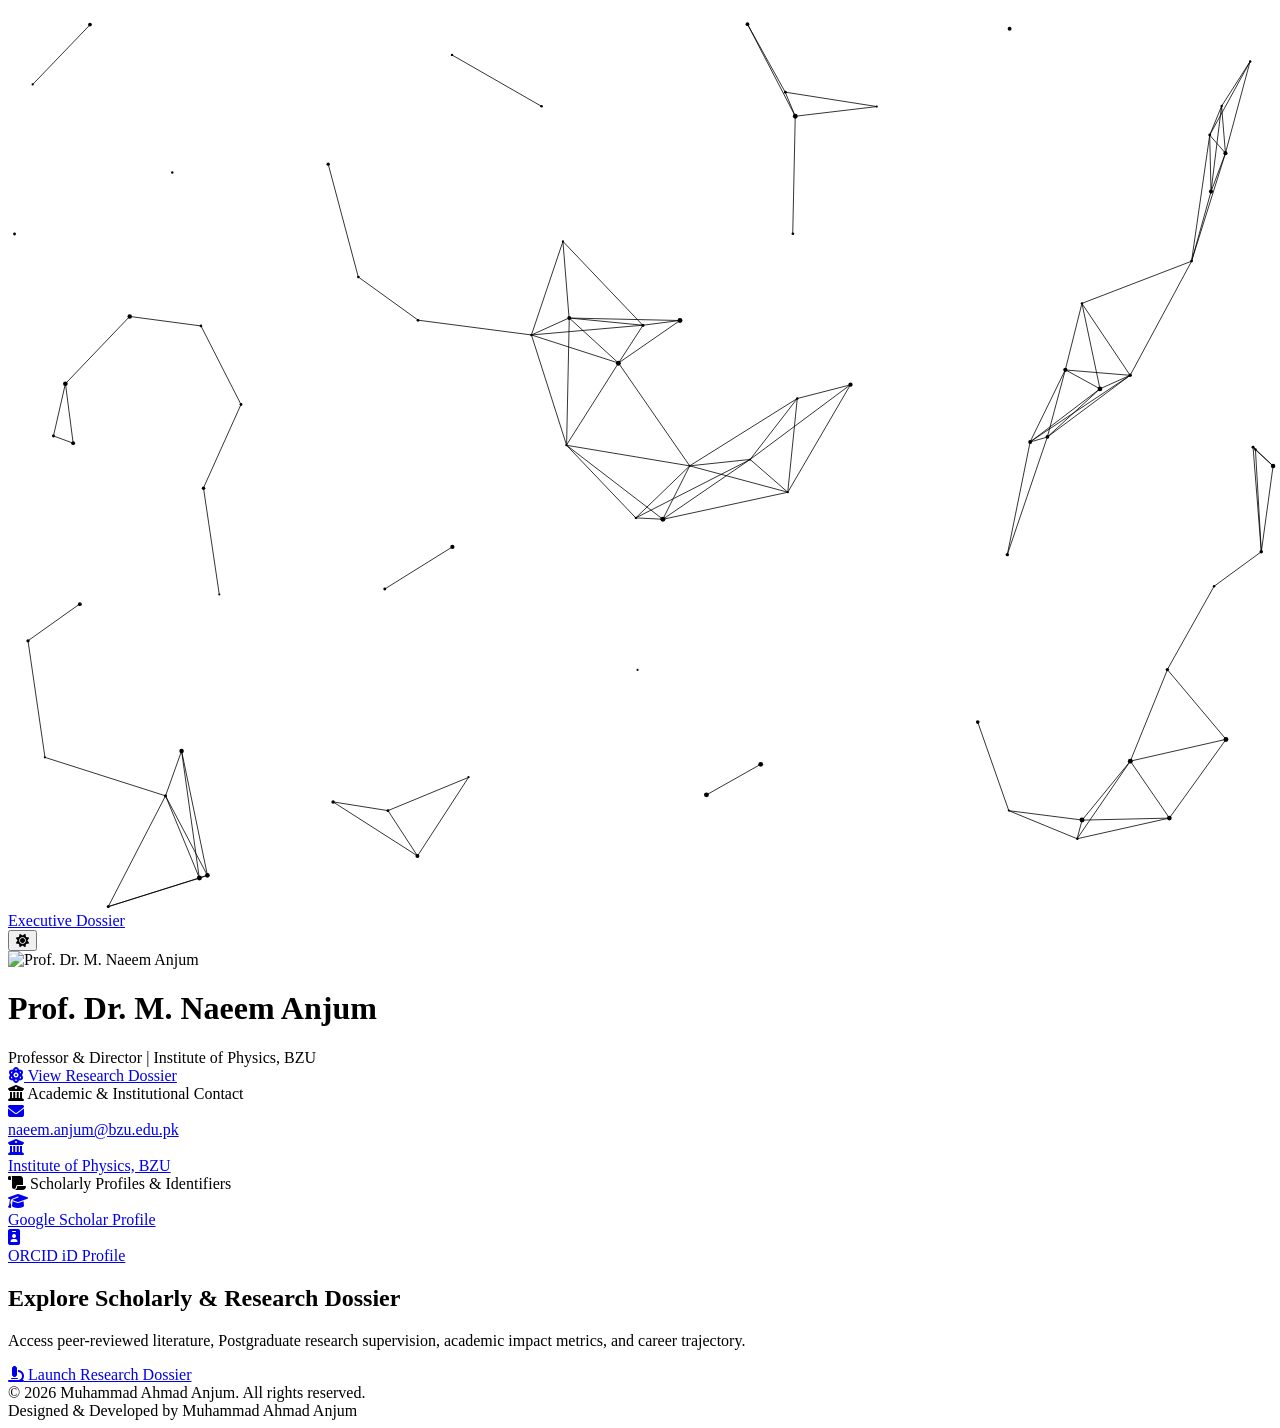
==== index.html @ 7a139ffb "Add initial HTML structure for portfolio site" ====
<!DOCTYPE html>
<html lang="en" data-theme="dark">
<head>
    <meta charset="UTF-8">
    <meta name="viewport" content="width=device-width, initial-scale=1.0">
    <title>Executive Portfolio | Prof. Dr. M. Naeem Anjum</title>
    
    <link rel="manifest" href="manifest.json">
    <meta name="theme-color" content="#D4AF37">
    
    <link rel="preconnect" href="https://fonts.googleapis.com">
    <link rel="preconnect" href="https://fonts.gstatic.com" crossorigin>
    <link href="https://fonts.googleapis.com/css2?family=Plus+Jakarta+Sans:wght@300;400;500;600;700;800&family=Space+Grotesk:wght@500;600;700&display=swap" rel="stylesheet">
    <link rel="stylesheet" href="https://cdnjs.cloudflare.com/ajax/libs/font-awesome/6.4.0/css/all.min.css">
    <link rel="stylesheet" href="style.css">
</head>
<body>

    <canvas id="physics-canvas"></canvas>

    <header>
        <div class="nav-container">
            <a href="index.html" class="brand-name">Executive Dossier</a>
            <div class="nav-actions">
                <button class="theme-toggle" id="themeToggle" aria-label="Toggle Dark/Light Mode">
                    <i class="fa-solid fa-sun"></i>
                </button>
            </div>
        </div>
    </header>

    <div class="main-wrapper">

        <div class="hero-center">
            <div class="profile-img-container">
                <div class="meta-glow-bg"></div>
                <img src="https://images.unsplash.com/photo-1534528741775-53994a69daeb?auto=format&fit=crop&q=80&w=400" alt="Prof. Dr. M. Naeem Anjum" class="profile-img">
            </div>
            <h1 class="hero-title">Prof. Dr. M. Naeem Anjum</h1>
            <div class="hero-subtitle">Professor & Director | Institute of Physics, BZU</div>
            
            <div class="hero-actions">
                <a href="physics.html" class="btn-cv-compact">
                    <i class="fa-solid fa-atom"></i> View Research Dossier
                </a>
            </div>
        </div>

        <div class="groups-container">
            <!-- Academic Outreach -->
            <div class="group-card">
                <div class="group-header">
                    <i class="fa-solid fa-university"></i>
                    <span>Academic & Institutional Contact</span>
                </div>
                <div class="group-buttons-grid">
                    <a href="mailto:naeem.anjum@bzu.edu.pk" class="contact-card-btn">
                        <div class="contact-icon"><i class="fa-solid fa-envelope"></i></div>
                        <div class="contact-val">naeem.anjum@bzu.edu.pk</div>
                    </a>
                    <a href="https://www.bzu.edu.pk" target="_blank" class="contact-card-btn">
                        <div class="contact-icon"><i class="fa-solid fa-building-columns"></i></div>
                        <div class="contact-val">Institute of Physics, BZU</div>
                    </a>
                </div>
            </div>

            <!-- Scholarly Profiles -->
            <div class="group-card">
                <div class="group-header">
                    <i class="fa-solid fa-scroll"></i>
                    <span>Scholarly Profiles & Identifiers</span>
                </div>
                <div class="group-buttons-grid">
                    <a href="https://scholar.google.com" target="_blank" class="contact-card-btn">
                        <div class="contact-icon"><i class="fa-solid fa-graduation-cap"></i></div>
                        <div class="contact-val">Google Scholar Profile</div>
                    </a>
                    <a href="https://orcid.org" target="_blank" class="contact-card-btn">
                        <div class="contact-icon"><i class="fa-solid fa-id-badge"></i></div>
                        <div class="contact-val">ORCID iD Profile</div>
                    </a>
                </div>
            </div>
        </div>

        <!-- Portal Navigation Banner -->
        <div class="navigation-banner">
            <h2>Explore Scholarly & Research Dossier</h2>
            <p>Access peer-reviewed literature, Postgraduate research supervision, academic impact metrics, and career trajectory.</p>
            <a href="physics.html" class="btn-large">
                <i class="fa-solid fa-microscope"></i> Launch Research Dossier
            </a>
        </div>

    </div>

    <footer>
        <div class="footer-text">
            <div>© 2026 <span class="author-highlight">Muhammad Ahmad Anjum</span>. All rights reserved.</div>
            <div>Designed & Developed by <span class="author-highlight">Muhammad Ahmad Anjum</span></div>
        </div>
    </footer>

    <script>
        // Theme Toggle
        const themeToggleBtn = document.getElementById('themeToggle');
        const themeIcon = themeToggleBtn.querySelector('i');
        
        const savedTheme = localStorage.getItem('theme') || 'dark';
        document.documentElement.setAttribute('data-theme', savedTheme);
        updateToggleIcon(savedTheme);

        themeToggleBtn.addEventListener('click', () => {
            const currentTheme = document.documentElement.getAttribute('data-theme');
            const newTheme = currentTheme === 'dark' ? 'light' : 'dark';
            
            document.documentElement.setAttribute('data-theme', newTheme);
            localStorage.setItem('theme', newTheme);
            updateToggleIcon(newTheme);
        });

        function updateToggleIcon(theme) {
            themeIcon.className = theme === 'dark' ? 'fa-solid fa-sun' : 'fa-solid fa-moon';
        }

        // Physics Canvas Particle Background
        const canvas = document.getElementById('physics-canvas');
        const ctx = canvas.getContext('2d');
        let width, height, particles = [];

        function resizeCanvas() {
            width = canvas.width = window.innerWidth;
            height = canvas.height = window.innerHeight;
        }
        window.addEventListener('resize', resizeCanvas);
        resizeCanvas();

        class Particle {
            constructor() {
                this.x = Math.random() * width;
                this.y = Math.random() * height;
                this.vx = (Math.random() - 0.5) * 0.4;
                this.vy = (Math.random() - 0.5) * 0.4;
                this.radius = Math.random() * 1.5 + 1;
            }
            update() {
                this.x += this.vx; this.y += this.vy;
                if (this.x < 0 || this.x > width) this.vx *= -1;
                if (this.y < 0 || this.y > height) this.vy *= -1;
            }
            draw() {
                ctx.beginPath();
                ctx.arc(this.x, this.y, this.radius, 0, Math.PI * 2);
                ctx.fillStyle = getComputedStyle(document.documentElement).getPropertyValue('--particle-color').trim();
                ctx.fill();
            }
        }

        const particleCount = Math.min(80, Math.floor(window.innerWidth / 15));
        for (let i = 0; i < particleCount; i++) particles.push(new Particle());

        function animate() {
            ctx.clearRect(0, 0, width, height);
            const lineColor = getComputedStyle(document.documentElement).getPropertyValue('--line-color').trim();
            
            for (let i = 0; i < particles.length; i++) {
                particles[i].update();
                particles[i].draw();
                for (let j = i + 1; j < particles.length; j++) {
                    const dx = particles[i].x - particles[j].x;
                    const dy = particles[i].y - particles[j].y;
                    const distance = Math.sqrt(dx * dx + dy * dy);
                    if (distance < 130) {
                        ctx.beginPath();
                        ctx.moveTo(particles[i].x, particles[i].y);
                        ctx.lineTo(particles[j].x, particles[j].y);
                        ctx.strokeStyle = lineColor;
                        ctx.lineWidth = 0.8;
                        ctx.stroke();
                    }
                }
            }
            requestAnimationFrame(animate);
        }
        animate();

        // Silent Service Worker Registration
        if ('serviceWorker' in navigator) {
            window.addEventListener('load', () => {
                navigator.serviceWorker.register('/sw.js')
                    .then(reg => console.log('Service Worker registered.'))
                    .catch(err => console.error('Service Worker registration failed:', err));
            });
        }
    </script>
</body>
</html>
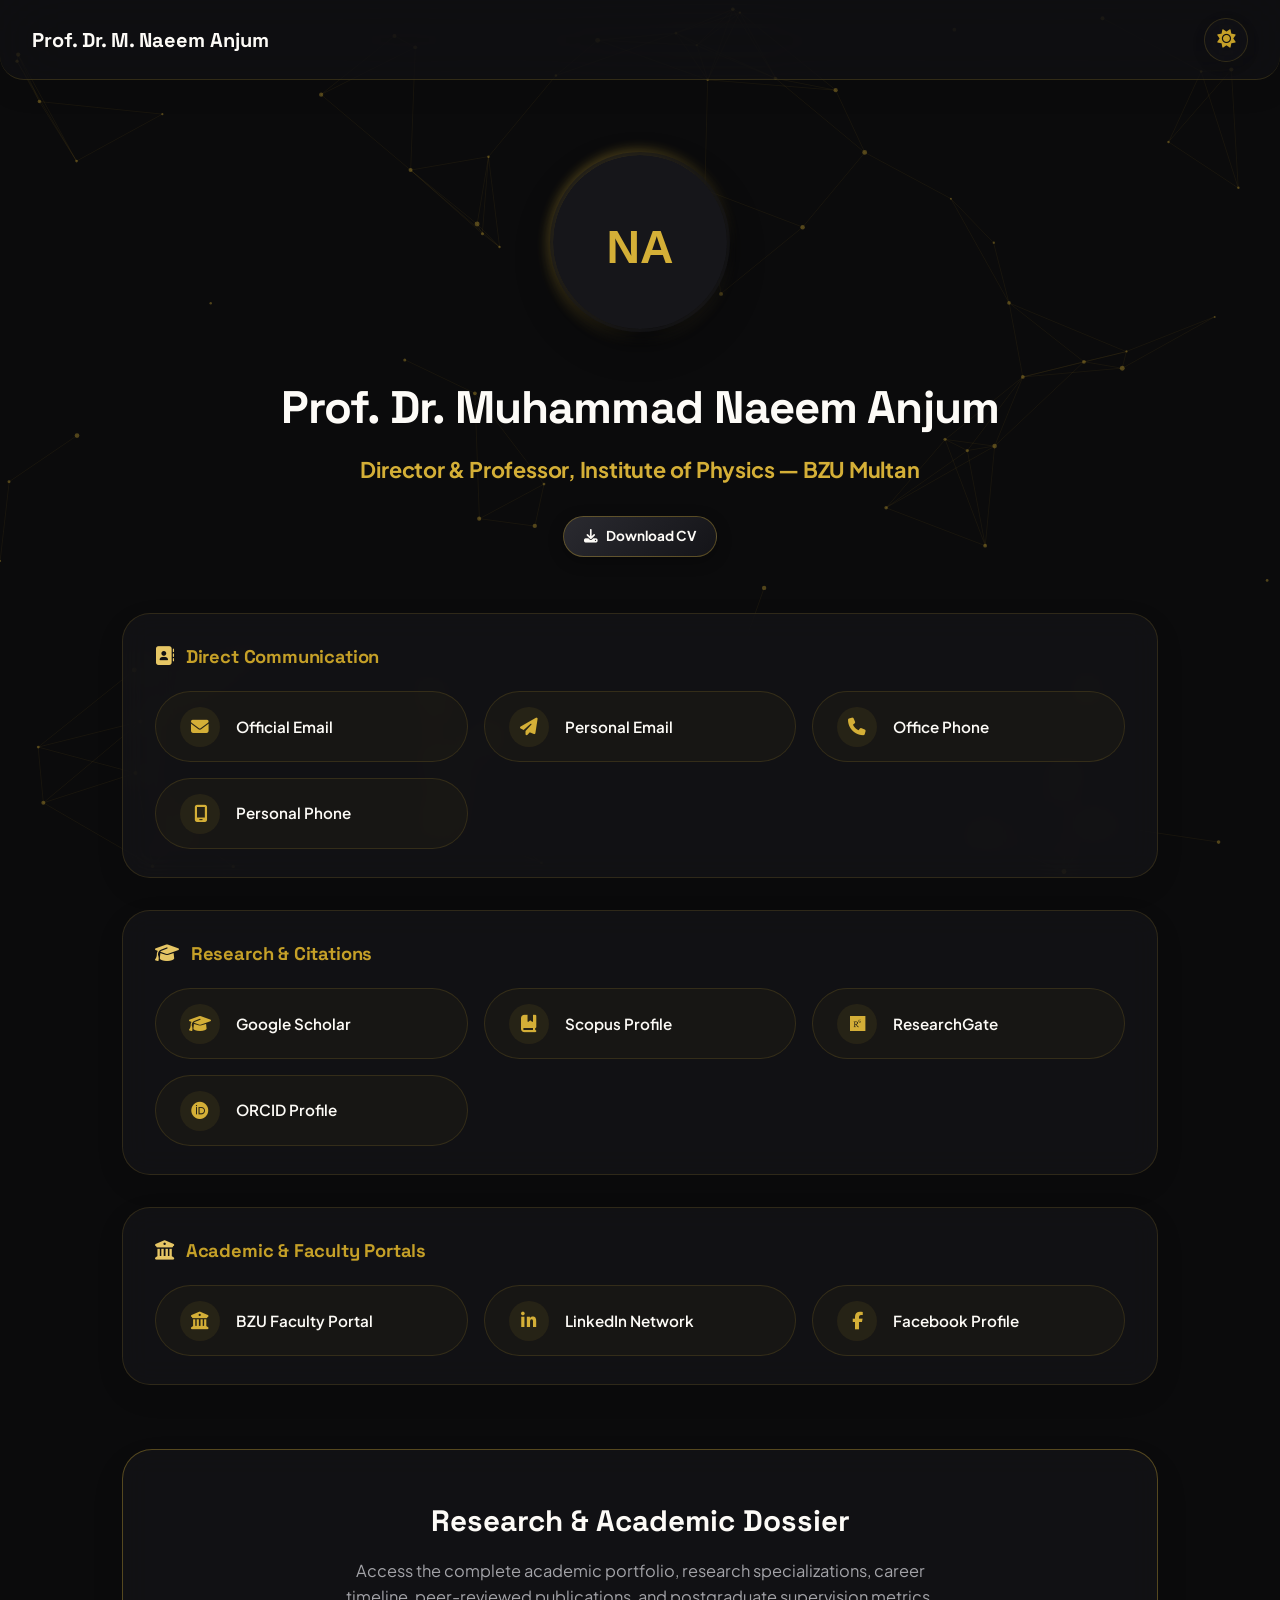
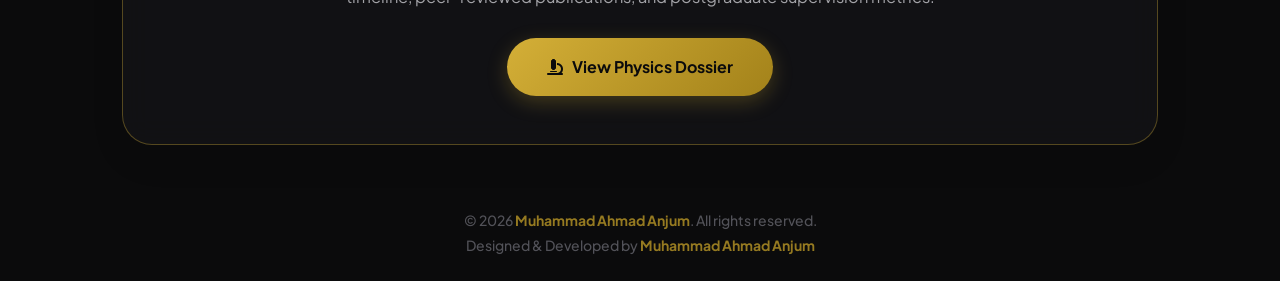
==== commit fa7eac87: "Update index.html with new titles and links" ====
--- a/index.html
+++ b/index.html
@@ -3,8 +3,9 @@
 <head>
     <meta charset="UTF-8">
     <meta name="viewport" content="width=device-width, initial-scale=1.0">
-    <title>Executive Portfolio | Prof. Dr. M. Naeem Anjum</title>
+    <title>Prof. Dr. Muhammad Naeem Anjum | Executive Portal</title>
     
+    <!-- PWA Manifest & Theme Color -->
     <link rel="manifest" href="manifest.json">
     <meta name="theme-color" content="#D4AF37">
     
@@ -20,7 +21,7 @@
 
     <header>
         <div class="nav-container">
-            <a href="index.html" class="brand-name">Executive Dossier</a>
+            <a href="index.html" class="brand-name">Prof. Dr. M. Naeem Anjum</a>
             <div class="nav-actions">
                 <button class="theme-toggle" id="themeToggle" aria-label="Toggle Dark/Light Mode">
                     <i class="fa-solid fa-sun"></i>
@@ -30,69 +31,107 @@
     </header>
 
     <div class="main-wrapper">
-
         <div class="hero-center">
             <div class="profile-img-container">
                 <div class="meta-glow-bg"></div>
-                <img src="https://images.unsplash.com/photo-1534528741775-53994a69daeb?auto=format&fit=crop&q=80&w=400" alt="Prof. Dr. M. Naeem Anjum" class="profile-img">
-            </div>
-            <h1 class="hero-title">Prof. Dr. M. Naeem Anjum</h1>
-            <div class="hero-subtitle">Professor & Director | Institute of Physics, BZU</div>
-            
+                <img src="https://profiles.bzu.edu.pk/uploads/images/692dafee9f3d9.png" onError="this.onerror=null;this.src='data:image/svg+xml;utf8,<svg xmlns=\'http://www.w3.org/2000/svg\' width=\'180\' height=\'180\' viewBox=\'0 0 180 180\'><rect width=\'100%\' height=\'100%\' fill=\'%2316161A\'/><text x=\'50%\' y=\'55%\' dominant-baseline=\'middle\' text-anchor=\'middle\' font-family=\'Space Grotesk, sans-serif\' font-size=\'48\' font-weight=\'700\' fill=\'%23D4AF37\'>NA</text></svg>';" alt="Prof. Dr. Muhammad Naeem Anjum" class="profile-img">
+            </div>
+            
+            <h1 class="hero-title">Prof. Dr. Muhammad Naeem Anjum</h1>
+            <div class="hero-subtitle">Director & Professor, Institute of Physics — BZU Multan</div>
+
             <div class="hero-actions">
-                <a href="physics.html" class="btn-cv-compact">
-                    <i class="fa-solid fa-atom"></i> View Research Dossier
+                <a href="Dr naeem Cv bzu.pdf" download="Dr_Naeem_Anjum_CV.pdf" class="btn-cv-compact">
+                    <i class="fa-solid fa-download"></i> Download CV
                 </a>
             </div>
         </div>
 
         <div class="groups-container">
-            <!-- Academic Outreach -->
+            
+            <!-- Direct Communication Group -->
+            <div class="group-card">
+                <div class="group-header">
+                    <i class="fa-solid fa-address-book"></i>
+                    <span>Direct Communication</span>
+                </div>
+                <div class="group-buttons-grid">
+                    <a href="mailto:iop@bzu.edu.pk" class="contact-card-btn">
+                        <div class="contact-icon"><i class="fa-solid fa-envelope"></i></div>
+                        <div class="contact-val">Official Email</div>
+                    </a>
+                    <a href="mailto:naeem.anjum@bzu.edu.pk" class="contact-card-btn">
+                        <div class="contact-icon"><i class="fa-solid fa-paper-plane"></i></div>
+                        <div class="contact-val">Personal Email</div>
+                    </a>
+                    <a href="tel:+92619210091" class="contact-card-btn">
+                        <div class="contact-icon"><i class="fa-solid fa-phone"></i></div>
+                        <div class="contact-val">Office Phone</div>
+                    </a>
+                    <a href="tel:03006823544" class="contact-card-btn">
+                        <div class="contact-icon"><i class="fa-solid fa-mobile-screen"></i></div>
+                        <div class="contact-val">Personal Phone</div>
+                    </a>
+                </div>
+            </div>
+
+            <!-- Research & Citations Group -->
+            <div class="group-card">
+                <div class="group-header">
+                    <i class="fa-solid fa-graduation-cap"></i>
+                    <span>Research & Citations</span>
+                </div>
+                <div class="group-buttons-grid">
+                    <a href="https://scholar.google.com" target="_blank" class="contact-card-btn">
+                        <div class="contact-icon"><i class="fa-solid fa-graduation-cap"></i></div>
+                        <div class="contact-val">Google Scholar</div>
+                    </a>
+                    <a href="https://www.scopus.com" target="_blank" class="contact-card-btn">
+                        <div class="contact-icon"><i class="fa-solid fa-book-bookmark"></i></div>
+                        <div class="contact-val">Scopus Profile</div>
+                    </a>
+                    <a href="https://www.researchgate.net/profile/Muhammad-Anjum-4" target="_blank" class="contact-card-btn">
+                        <div class="contact-icon"><i class="fa-brands fa-researchgate"></i></div>
+                        <div class="contact-val">ResearchGate</div>
+                    </a>
+                    <a href="https://orcid.org/0000-0001-5648-0945" target="_blank" class="contact-card-btn">
+                        <div class="contact-icon"><i class="fa-brands fa-orcid"></i></div>
+                        <div class="contact-val">ORCID Profile</div>
+                    </a>
+                </div>
+            </div>
+
+            <!-- Academic & Faculty Portals Group -->
             <div class="group-card">
                 <div class="group-header">
                     <i class="fa-solid fa-university"></i>
-                    <span>Academic & Institutional Contact</span>
+                    <span>Academic & Faculty Portals</span>
                 </div>
                 <div class="group-buttons-grid">
-                    <a href="mailto:naeem.anjum@bzu.edu.pk" class="contact-card-btn">
-                        <div class="contact-icon"><i class="fa-solid fa-envelope"></i></div>
-                        <div class="contact-val">naeem.anjum@bzu.edu.pk</div>
-                    </a>
-                    <a href="https://www.bzu.edu.pk" target="_blank" class="contact-card-btn">
-                        <div class="contact-icon"><i class="fa-solid fa-building-columns"></i></div>
-                        <div class="contact-val">Institute of Physics, BZU</div>
-                    </a>
-                </div>
-            </div>
-
-            <!-- Scholarly Profiles -->
-            <div class="group-card">
-                <div class="group-header">
-                    <i class="fa-solid fa-scroll"></i>
-                    <span>Scholarly Profiles & Identifiers</span>
-                </div>
-                <div class="group-buttons-grid">
-                    <a href="https://scholar.google.com" target="_blank" class="contact-card-btn">
-                        <div class="contact-icon"><i class="fa-solid fa-graduation-cap"></i></div>
-                        <div class="contact-val">Google Scholar Profile</div>
-                    </a>
-                    <a href="https://orcid.org" target="_blank" class="contact-card-btn">
-                        <div class="contact-icon"><i class="fa-solid fa-id-badge"></i></div>
-                        <div class="contact-val">ORCID iD Profile</div>
-                    </a>
-                </div>
-            </div>
-        </div>
-
-        <!-- Portal Navigation Banner -->
+                    <a href="https://profiles.bzu.edu.pk/naeemanjum" target="_blank" class="contact-card-btn">
+                        <div class="contact-icon"><i class="fa-solid fa-university"></i></div>
+                        <div class="contact-val">BZU Faculty Portal</div>
+                    </a>
+                    <a href="https://pk.linkedin.com/in/muhammad-naeem-anjum-b7230434" target="_blank" class="contact-card-btn">
+                        <div class="contact-icon"><i class="fa-brands fa-linkedin-in"></i></div>
+                        <div class="contact-val">LinkedIn Network</div>
+                    </a>
+                    <a href="https://www.facebook.com/muhammad.n.anjum.5" target="_blank" class="contact-card-btn">
+                        <div class="contact-icon"><i class="fa-brands fa-facebook-f"></i></div>
+                        <div class="contact-val">Facebook Profile</div>
+                    </a>
+                </div>
+            </div>
+
+        </div>
+
         <div class="navigation-banner">
-            <h2>Explore Scholarly & Research Dossier</h2>
-            <p>Access peer-reviewed literature, Postgraduate research supervision, academic impact metrics, and career trajectory.</p>
+            <h2>Research & Academic Dossier</h2>
+            <p>Access the complete academic portfolio, research specializations, career timeline, peer-reviewed publications, and postgraduate supervision metrics.</p>
             <a href="physics.html" class="btn-large">
-                <i class="fa-solid fa-microscope"></i> Launch Research Dossier
+                <i class="fa-solid fa-microscope"></i> View Physics Dossier
             </a>
         </div>
-
     </div>
 
     <footer>
@@ -103,28 +142,30 @@
     </footer>
 
     <script>
-        // Theme Toggle
+        // Theme Toggle Logic
         const themeToggleBtn = document.getElementById('themeToggle');
-        const themeIcon = themeToggleBtn.querySelector('i');
+        const themeIcon = themeToggleBtn ? themeToggleBtn.querySelector('i') : null;
         
         const savedTheme = localStorage.getItem('theme') || 'dark';
         document.documentElement.setAttribute('data-theme', savedTheme);
-        updateToggleIcon(savedTheme);
-
-        themeToggleBtn.addEventListener('click', () => {
-            const currentTheme = document.documentElement.getAttribute('data-theme');
-            const newTheme = currentTheme === 'dark' ? 'light' : 'dark';
-            
-            document.documentElement.setAttribute('data-theme', newTheme);
-            localStorage.setItem('theme', newTheme);
-            updateToggleIcon(newTheme);
-        });
+        if (themeIcon) updateToggleIcon(savedTheme);
+
+        if (themeToggleBtn) {
+            themeToggleBtn.addEventListener('click', () => {
+                const currentTheme = document.documentElement.getAttribute('data-theme');
+                const newTheme = currentTheme === 'dark' ? 'light' : 'dark';
+                
+                document.documentElement.setAttribute('data-theme', newTheme);
+                localStorage.setItem('theme', newTheme);
+                if (themeIcon) updateToggleIcon(newTheme);
+            });
+        }
 
         function updateToggleIcon(theme) {
             themeIcon.className = theme === 'dark' ? 'fa-solid fa-sun' : 'fa-solid fa-moon';
         }
 
-        // Physics Canvas Particle Background
+        // Dynamic Particle Network Canvas
         const canvas = document.getElementById('physics-canvas');
         const ctx = canvas.getContext('2d');
         let width, height, particles = [];
@@ -140,43 +181,52 @@
             constructor() {
                 this.x = Math.random() * width;
                 this.y = Math.random() * height;
-                this.vx = (Math.random() - 0.5) * 0.4;
-                this.vy = (Math.random() - 0.5) * 0.4;
+                this.vx = (Math.random() - 0.5) * 0.45;
+                this.vy = (Math.random() - 0.5) * 0.45;
                 this.radius = Math.random() * 1.5 + 1;
             }
             update() {
-                this.x += this.vx; this.y += this.vy;
+                this.x += this.vx; 
+                this.y += this.vy;
                 if (this.x < 0 || this.x > width) this.vx *= -1;
                 if (this.y < 0 || this.y > height) this.vy *= -1;
             }
-            draw() {
+            draw(color) {
                 ctx.beginPath();
                 ctx.arc(this.x, this.y, this.radius, 0, Math.PI * 2);
-                ctx.fillStyle = getComputedStyle(document.documentElement).getPropertyValue('--particle-color').trim();
+                ctx.fillStyle = color;
                 ctx.fill();
             }
         }
 
         const particleCount = Math.min(80, Math.floor(window.innerWidth / 15));
-        for (let i = 0; i < particleCount; i++) particles.push(new Particle());
+        for (let i = 0; i < particleCount; i++) {
+            particles.push(new Particle());
+        }
 
         function animate() {
             ctx.clearRect(0, 0, width, height);
-            const lineColor = getComputedStyle(document.documentElement).getPropertyValue('--line-color').trim();
+            
+            // Fetch live styles dynamically frame-by-frame
+            const style = getComputedStyle(document.documentElement);
+            const particleColor = style.getPropertyValue('--particle-color').trim();
+            const lineColor = style.getPropertyValue('--line-color').trim();
             
             for (let i = 0; i < particles.length; i++) {
                 particles[i].update();
-                particles[i].draw();
+                particles[i].draw(particleColor);
+                
                 for (let j = i + 1; j < particles.length; j++) {
                     const dx = particles[i].x - particles[j].x;
                     const dy = particles[i].y - particles[j].y;
                     const distance = Math.sqrt(dx * dx + dy * dy);
+                    
                     if (distance < 130) {
                         ctx.beginPath();
                         ctx.moveTo(particles[i].x, particles[i].y);
                         ctx.lineTo(particles[j].x, particles[j].y);
                         ctx.strokeStyle = lineColor;
-                        ctx.lineWidth = 0.8;
+                        ctx.lineWidth = 0.85;
                         ctx.stroke();
                     }
                 }
@@ -185,7 +235,7 @@
         }
         animate();
 
-        // Silent Service Worker Registration
+        // PWA Service Worker Registration
         if ('serviceWorker' in navigator) {
             window.addEventListener('load', () => {
                 navigator.serviceWorker.register('/sw.js')
--- a/style.css
+++ b/style.css
@@ -0,0 +1,855 @@
+/* ==========================================================================
+   THEME: LUXURIOUS MIDNIGHT ONYX & CHAMPAGNE GOLD
+   ========================================================================== */
+
+:root {
+    --bg-base: #0B0B0C;
+    --bg-surface: rgba(22, 22, 26, 0.65);
+    --bg-card: rgba(30, 30, 35, 0.7);
+    --border-subtle: rgba(212, 175, 55, 0.15);
+    --border-glow: rgba(212, 175, 55, 0.35);
+    
+    --text-main: #FDFBF7;
+    --text-secondary: #A3A3A8;
+    --text-muted: #6B6B73;
+    
+    --teal-clinical: #D4AF37;   /* Champagne Gold Primary */
+    --cyan-medical: #E6C665;    /* Soft Warm Gold Accent */
+    --amber-dosimetry: #C5A028; /* Rich Bronze Gold */
+    
+    --font-body: 'Plus Jakarta Sans', sans-serif;
+    --font-heading: 'Space Grotesk', sans-serif;
+    --max-width: 1280px;
+    --max-width-index: 1100px;
+    
+    --ios-glass-bg: rgba(18, 18, 22, 0.5);
+    --ios-glass-border: rgba(212, 175, 55, 0.18);
+    --particle-color: rgba(212, 175, 55, 0.35);
+    --line-color: rgba(212, 175, 55, 0.08);
+
+    --dp-glow-gradient: linear-gradient(135deg, #D4AF37, #0B0B0C, #E6C665, #8C7323, #D4AF37);
+}
+
+[data-theme="light"] {
+    --bg-base: #F8F7F4;
+    --bg-surface: rgba(255, 255, 255, 0.85);
+    --bg-card: #FFFFFF;
+    --border-subtle: rgba(180, 140, 20, 0.15);
+    --border-glow: rgba(180, 140, 20, 0.35);
+    
+    --text-main: #1A1918;
+    --text-secondary: #54524E;
+    --text-muted: #8C8882;
+    
+    --teal-clinical: #B8860B;
+    --cyan-medical: #966C02;
+    --amber-dosimetry: #8C6200;
+    
+    --ios-glass-bg: rgba(248, 247, 244, 0.75);
+    --ios-glass-border: rgba(180, 140, 20, 0.18);
+    --particle-color: rgba(184, 134, 11, 0.25);
+    --line-color: rgba(184, 134, 11, 0.08);
+
+    --dp-glow-gradient: linear-gradient(135deg, #B8860B, #54524E, #966C02, #8C6200, #B8860B);
+}
+
+/* ==========================================================================
+   BASE RESET & CANVAS SETUP
+   ========================================================================== */
+* { 
+    margin: 0; 
+    padding: 0; 
+    box-sizing: border-box; 
+}
+
+body {
+    background-color: var(--bg-base);
+    color: var(--text-main);
+    font-family: var(--font-body);
+    line-height: 1.6;
+    overflow-x: hidden;
+    transition: background-color 0.4s ease, color 0.4s ease;
+    -webkit-font-smoothing: antialiased;
+}
+
+#physics-canvas {
+    position: fixed;
+    top: 0; left: 0;
+    width: 100vw; height: 100vh;
+    pointer-events: none;
+    z-index: 0;
+}
+
+/* ==========================================================================
+   HEADER & NAVIGATION
+   ========================================================================== */
+header {
+    position: fixed;
+    top: 0; left: 0; right: 0;
+    z-index: 100;
+    background: var(--ios-glass-bg);
+    backdrop-filter: blur(35px) saturate(200%);
+    -webkit-backdrop-filter: blur(35px) saturate(200%);
+    border-bottom: 1px solid var(--ios-glass-border);
+    border-radius: 0 0 24px 24px;
+    box-shadow: 0 10px 30px rgba(0,0,0,0.08);
+    transition: all 0.4s ease;
+}
+
+.nav-container {
+    max-width: var(--max-width);
+    margin: 0 auto;
+    padding: 1.1rem 2rem;
+    display: flex;
+    justify-content: space-between;
+    align-items: center;
+}
+
+.brand-name {
+    font-family: var(--font-heading);
+    font-weight: 700;
+    font-size: 1.25rem;
+    color: var(--text-main);
+    text-decoration: none;
+    transition: transform 0.3s ease, color 0.3s ease;
+}
+
+.brand-name:hover {
+    transform: translateX(4px);
+    color: var(--cyan-medical);
+}
+
+.nav-actions {
+    display: flex;
+    align-items: center;
+    gap: 1rem;
+}
+
+.theme-toggle {
+    background: var(--ios-glass-bg);
+    border: 1px solid var(--ios-glass-border);
+    color: var(--amber-dosimetry);
+    width: 44px; height: 44px;
+    border-radius: 50%;
+    cursor: pointer;
+    display: flex; align-items: center; justify-content: center;
+    font-size: 1.15rem;
+    backdrop-filter: blur(15px);
+    box-shadow: 0 4px 15px rgba(0,0,0,0.08);
+    transition: all 0.35s cubic-bezier(0.175, 0.885, 0.32, 1.275);
+}
+
+.theme-toggle:hover {
+    transform: rotate(360deg) scale(1.1);
+    border-color: var(--amber-dosimetry);
+    box-shadow: 0 0 20px var(--amber-dosimetry);
+}
+
+/* ==========================================================================
+   LAYOUT CONTAINERS
+   ========================================================================== */
+.main-wrapper {
+    position: relative;
+    z-index: 1;
+    padding: 9.5rem 2rem 3rem;
+    max-width: var(--max-width-index);
+    margin: 0 auto;
+}
+
+.main-container {
+    position: relative;
+    z-index: 1;
+    max-width: var(--max-width);
+    margin: 0 auto;
+    padding: 8.5rem 2rem 3rem;
+}
+
+/* ==========================================================================
+   INDEX.HTML COMPONENTS
+   ========================================================================== */
+.hero-center {
+    text-align: center;
+    margin-bottom: 3.5rem;
+}
+
+.profile-img-container {
+    position: relative;
+    display: inline-block;
+    margin-bottom: 2rem;
+}
+
+.meta-glow-bg {
+    position: absolute;
+    top: -3px; left: -3px; right: -3px; bottom: -3px;
+    background: var(--dp-glow-gradient);
+    background-size: 300% 300%;
+    border-radius: 50%;
+    filter: blur(6px);
+    opacity: 0.45;
+    z-index: -1;
+    animation: metaGlowAnimation 6s ease-in-out infinite alternate, gentlePulse 5s ease-in-out infinite;
+}
+
+@keyframes metaGlowAnimation {
+    0% { background-position: 0% 50%; }
+    50% { background-position: 100% 50%; }
+    100% { background-position: 0% 50%; }
+}
+
+@keyframes gentlePulse {
+    0% { transform: scale(0.99); opacity: 0.35; }
+    50% { transform: scale(1.015); opacity: 0.55; }
+    100% { transform: scale(0.99); opacity: 0.35; }
+}
+
+.profile-img {
+    width: 180px; height: 180px;
+    border-radius: 50%;
+    object-fit: cover;
+    border: 3px solid var(--bg-surface);
+    box-shadow: 0 15px 35px rgba(0,0,0,0.25);
+    transition: transform 0.4s ease;
+}
+
+.profile-img-container:hover .profile-img {
+    transform: scale(1.02);
+}
+
+.hero-title {
+    font-family: var(--font-heading);
+    font-size: 2.85rem;
+    font-weight: 700;
+    margin-bottom: 0.6rem;
+    color: var(--text-main);
+    letter-spacing: -0.02em;
+}
+
+.hero-subtitle {
+    font-size: 1.35rem;
+    color: var(--teal-clinical);
+    font-weight: 700;
+    margin-bottom: 1.75rem;
+    letter-spacing: -0.01em;
+}
+
+.hero-actions {
+    display: flex;
+    justify-content: center;
+    gap: 1rem;
+    flex-wrap: wrap;
+    margin-bottom: 1rem;
+}
+
+.btn-cv-compact {
+    background: linear-gradient(135deg, #2A2A30, #141418);
+    border: 1px solid var(--border-glow);
+    color: var(--text-main);
+    padding: 0.55rem 1.25rem;
+    border-radius: 50px;
+    font-weight: 700;
+    font-size: 0.85rem;
+    text-decoration: none;
+    display: inline-flex;
+    align-items: center;
+    gap: 0.45rem;
+    box-shadow: 0 4px 15px rgba(0, 0, 0, 0.3);
+    transition: all 0.3s cubic-bezier(0.175, 0.885, 0.32, 1.275);
+}
+
+.btn-cv-compact:hover {
+    transform: scale(1.04);
+    border-color: var(--teal-clinical);
+    box-shadow: 0 8px 22px rgba(212, 175, 55, 0.25);
+}
+
+.groups-container {
+    display: flex;
+    flex-direction: column;
+    gap: 2rem;
+    margin-bottom: 4rem;
+}
+
+.group-card {
+    background: var(--bg-surface);
+    border: 1px solid var(--border-subtle);
+    border-radius: 28px;
+    padding: 1.75rem 2rem;
+    backdrop-filter: blur(14px);
+    -webkit-backdrop-filter: blur(14px);
+    box-shadow: 0 10px 30px rgba(0,0,0,0.08);
+    position: relative;
+    overflow: hidden;
+    transition: transform 0.4s cubic-bezier(0.165, 0.84, 0.44, 1), 
+                backdrop-filter 0.4s ease, 
+                -webkit-backdrop-filter 0.4s ease, 
+                border-color 0.4s ease, 
+                box-shadow 0.4s ease;
+    animation: advancedCardPulse 6s ease-in-out infinite;
+}
+
+@keyframes advancedCardPulse {
+    0% { 
+        backdrop-filter: blur(10px); 
+        -webkit-backdrop-filter: blur(10px); 
+        border-color: rgba(212, 175, 55, 0.15);
+        box-shadow: 0 10px 30px rgba(0,0,0,0.08);
+    }
+    50% { 
+        backdrop-filter: blur(22px); 
+        -webkit-backdrop-filter: blur(22px); 
+        border-color: var(--border-glow);
+        box-shadow: 0 15px 35px rgba(212, 175, 55, 0.12);
+    }
+    100% { 
+        backdrop-filter: blur(10px); 
+        -webkit-backdrop-filter: blur(10px); 
+        border-color: rgba(212, 175, 55, 0.15);
+        box-shadow: 0 10px 30px rgba(0,0,0,0.08);
+    }
+}
+
+.group-card:hover {
+    transform: scale(1.025);
+    backdrop-filter: blur(26px);
+    -webkit-backdrop-filter: blur(26px);
+    border-color: var(--teal-clinical);
+    box-shadow: 0 20px 45px rgba(0, 0, 0, 0.35), 0 0 30px rgba(212, 175, 55, 0.15);
+    animation-play-state: paused;
+}
+
+.group-header {
+    display: flex;
+    align-items: center;
+    gap: 0.75rem;
+    font-family: var(--font-heading);
+    font-size: 1.15rem;
+    font-weight: 700;
+    color: var(--amber-dosimetry);
+    margin-bottom: 1.25rem;
+    letter-spacing: -0.01em;
+    position: relative;
+    z-index: 2;
+}
+
+.group-header i {
+    font-size: 1.2rem;
+    color: var(--cyan-medical);
+}
+
+.group-buttons-grid {
+    display: grid;
+    grid-template-columns: repeat(auto-fit, minmax(240px, 1fr));
+    gap: 1rem;
+    position: relative;
+    z-index: 2;
+}
+
+.contact-card-btn {
+    background: rgba(212, 175, 55, 0.03);
+    border: 1px solid var(--border-subtle);
+    border-radius: 50px;
+    padding: 0.9rem 1.5rem;
+    display: flex;
+    align-items: center;
+    gap: 1rem;
+    text-decoration: none;
+    color: var(--text-main);
+    outline: none;
+    position: relative;
+    overflow: hidden;
+    transition: all 0.35s cubic-bezier(0.165, 0.84, 0.44, 1);
+}
+
+.contact-card-btn::before {
+    content: '';
+    position: absolute;
+    top: 0; left: -100%; width: 100%; height: 100%;
+    background: linear-gradient(90deg, transparent, rgba(212, 175, 55, 0.15), transparent);
+    transition: left 0.6s ease;
+}
+
+.contact-card-btn:hover::before {
+    left: 100%;
+}
+
+.contact-card-btn:hover {
+    border-color: var(--teal-clinical);
+    transform: translateY(-2px) scale(1.02);
+    box-shadow: 0 8px 20px rgba(0,0,0,0.2);
+}
+
+.contact-icon {
+    width: 40px; height: 40px;
+    border-radius: 50%;
+    background: rgba(212, 175, 55, 0.08);
+    color: var(--teal-clinical);
+    display: flex; align-items: center; justify-content: center;
+    font-size: 1.1rem;
+    flex-shrink: 0;
+    transition: all 0.3s ease;
+}
+
+.contact-card-btn:hover .contact-icon {
+    background: var(--teal-clinical);
+    color: #0B0B0C;
+    transform: scale(1.08);
+    box-shadow: 0 0 12px var(--teal-clinical);
+}
+
+.contact-val {
+    font-weight: 600;
+    font-size: 0.95rem;
+}
+
+.navigation-banner {
+    background: var(--bg-surface);
+    border: 1px solid var(--border-glow);
+    border-radius: 30px;
+    padding: 3rem 2.5rem;
+    text-align: center;
+    backdrop-filter: blur(14px);
+    -webkit-backdrop-filter: blur(14px);
+    box-shadow: 0 15px 35px rgba(0,0,0,0.08);
+    position: relative;
+    overflow: hidden;
+    transition: transform 0.4s cubic-bezier(0.165, 0.84, 0.44, 1), 
+                backdrop-filter 0.4s ease, 
+                -webkit-backdrop-filter 0.4s ease, 
+                border-color 0.4s ease, 
+                box-shadow 0.4s ease;
+    animation: advancedCardPulse 6s ease-in-out infinite;
+}
+
+.navigation-banner:hover {
+    transform: scale(1.025);
+    backdrop-filter: blur(26px);
+    -webkit-backdrop-filter: blur(26px);
+    border-color: var(--teal-clinical);
+    box-shadow: 0 22px 50px rgba(0, 0, 0, 0.35), 0 0 30px rgba(212, 175, 55, 0.15);
+    animation-play-state: paused;
+}
+
+.navigation-banner h2, .navigation-banner p, .navigation-banner a {
+    position: relative;
+    z-index: 2;
+}
+
+.navigation-banner h2 {
+    font-family: var(--font-heading);
+    font-size: 1.85rem;
+    margin-bottom: 0.75rem;
+    color: var(--text-main);
+}
+
+.navigation-banner p {
+    color: var(--text-secondary);
+    margin-bottom: 1.75rem;
+    max-width: 620px;
+    margin-left: auto;
+    margin-right: auto;
+    font-size: 1.025rem;
+}
+
+.btn-large {
+    background: linear-gradient(135deg, #D4AF37, #A3821A);
+    color: #0B0B0C;
+    padding: 1rem 2.5rem;
+    border-radius: 50px;
+    font-weight: 700;
+    font-size: 1rem;
+    text-decoration: none;
+    display: inline-flex;
+    align-items: center;
+    gap: 0.6rem;
+    box-shadow: 0 6px 20px rgba(212, 175, 55, 0.25);
+    transition: all 0.3s cubic-bezier(0.175, 0.885, 0.32, 1.275);
+}
+
+.btn-large:hover {
+    transform: scale(1.05);
+    box-shadow: 0 10px 30px rgba(212, 175, 55, 0.4);
+}
+
+/* ==========================================================================
+   PHYSICS.HTML COMPONENTS
+   ========================================================================== */
+.section-header { margin-bottom: 1.75rem; }
+
+.section-tag {
+    color: var(--amber-dosimetry);
+    font-size: 0.8rem;
+    font-weight: 700;
+    text-transform: uppercase;
+    letter-spacing: 0.1em;
+    margin-bottom: 0.4rem;
+}
+
+.section-title {
+    font-family: var(--font-heading);
+    font-size: 2rem;
+    font-weight: 700;
+    color: var(--text-main);
+}
+
+.metrics-grid-clean {
+    display: grid;
+    grid-template-columns: repeat(auto-fit, minmax(220px, 1fr));
+    gap: 1.25rem;
+    margin-bottom: 3.5rem;
+}
+
+.metric-card-clean {
+    background: var(--bg-surface);
+    border: 1px solid var(--border-subtle);
+    border-radius: 20px;
+    padding: 1.5rem 1.25rem;
+    text-align: center;
+    backdrop-filter: blur(14px);
+    -webkit-backdrop-filter: blur(14px);
+    transition: all 0.3s ease;
+}
+
+.metric-card-clean:hover {
+    border-color: var(--amber-dosimetry);
+    transform: translateY(-3px);
+    box-shadow: 0 10px 25px rgba(0,0,0,0.2);
+}
+
+.metric-number {
+    font-family: var(--font-heading);
+    font-size: 2.2rem;
+    font-weight: 700;
+    color: var(--teal-clinical);
+    line-height: 1.1;
+    margin-bottom: 0.35rem;
+}
+
+.metric-title {
+    font-size: 0.875rem;
+    color: var(--text-secondary);
+    font-weight: 600;
+    letter-spacing: -0.01em;
+}
+
+.focus-grid {
+    display: grid;
+    grid-template-columns: repeat(auto-fit, minmax(300px, 1fr));
+    gap: 1.25rem;
+    margin-bottom: 4rem;
+}
+
+.focus-card {
+    background: var(--bg-surface);
+    border: 1px solid var(--border-subtle);
+    border-radius: 20px;
+    padding: 1.5rem 1.75rem;
+    backdrop-filter: blur(14px);
+    transition: all 0.3s ease;
+}
+
+.focus-card:hover {
+    border-color: var(--teal-clinical);
+    transform: translateY(-3px);
+}
+
+.focus-icon {
+    color: var(--amber-dosimetry);
+    font-size: 1.5rem;
+    margin-bottom: 0.75rem;
+}
+
+.focus-title {
+    font-family: var(--font-heading);
+    font-size: 1.15rem;
+    font-weight: 700;
+    margin-bottom: 0.5rem;
+    color: var(--text-main);
+}
+
+.focus-desc {
+    font-size: 0.875rem;
+    color: var(--text-secondary);
+    line-height: 1.5;
+}
+
+.supervision-flex {
+    display: flex;
+    gap: 1.5rem;
+    flex-wrap: wrap;
+    margin-bottom: 4rem;
+}
+
+.supervision-box {
+    flex: 1 1 300px;
+    background: var(--bg-surface);
+    border: 1px solid var(--border-subtle);
+    border-radius: 20px;
+    padding: 1.5rem;
+    backdrop-filter: blur(14px);
+}
+
+.supervision-title {
+    font-family: var(--font-heading);
+    font-size: 1.1rem;
+    font-weight: 700;
+    color: var(--teal-clinical);
+    margin-bottom: 1rem;
+    display: flex;
+    align-items: center;
+    gap: 0.5rem;
+}
+
+.supervision-list {
+    list-style: none;
+    display: flex;
+    flex-direction: column;
+    gap: 0.75rem;
+}
+
+.supervision-list li {
+    font-size: 0.875rem;
+    color: var(--text-secondary);
+    display: flex;
+    align-items: center;
+    gap: 0.6rem;
+}
+
+.supervision-list li i {
+    color: var(--amber-dosimetry);
+    font-size: 0.75rem;
+}
+
+.timeline-container {
+    display: flex; flex-direction: column; gap: 1rem; margin-bottom: 4rem;
+}
+
+.timeline-item {
+    background: var(--bg-surface);
+    border: 1px solid var(--border-subtle);
+    border-left: 4px solid var(--teal-clinical);
+    border-radius: 0 20px 20px 0;
+    padding: 1.25rem 1.5rem;
+    display: grid;
+    grid-template-columns: 200px 1fr;
+    gap: 1.5rem;
+    align-items: center;
+    backdrop-filter: blur(14px);
+    transition: transform 0.3s ease;
+}
+
+.timeline-item:hover {
+    transform: translateX(4px);
+}
+
+.timeline-period {
+    font-family: var(--font-heading);
+    font-weight: 700;
+    font-size: 0.9rem;
+    color: var(--amber-dosimetry);
+}
+
+.timeline-role { 
+    font-weight: 700; font-size: 1.05rem; margin-bottom: 0.2rem; color: var(--text-main); 
+}
+
+.timeline-inst { 
+    font-size: 0.875rem; color: var(--text-secondary); 
+}
+
+.journal-feed { display: flex; flex-direction: column; gap: 1rem; margin-bottom: 4rem; }
+
+.journal-row {
+    background: var(--bg-surface);
+    border: 1px solid var(--border-subtle);
+    border-radius: 20px;
+    padding: 1.5rem;
+    display: grid;
+    grid-template-columns: 70px 1fr;
+    gap: 1.25rem;
+    align-items: flex-start;
+    backdrop-filter: blur(14px);
+    cursor: pointer;
+    transition: border-color 0.3s ease, transform 0.3s ease, box-shadow 0.3s ease;
+}
+
+.journal-row:hover {
+    border-color: var(--teal-clinical);
+    transform: translateY(-2px);
+    box-shadow: 0 10px 25px rgba(212, 175, 55, 0.12);
+}
+
+.year-tag {
+    font-family: var(--font-heading);
+    font-weight: 700;
+    font-size: 1rem;
+    color: var(--amber-dosimetry);
+    background: rgba(212, 175, 55, 0.12);
+    padding: 0.4rem;
+    border-radius: 50px;
+    text-align: center;
+}
+
+.paper-title { font-size: 1rem; font-weight: 600; margin-bottom: 0.35rem; color: var(--text-main); }
+.paper-authors { color: var(--text-secondary); font-size: 0.85rem; margin-bottom: 0.4rem; }
+.paper-meta { font-size: 0.8rem; color: var(--teal-clinical); font-weight: 600; display: flex; align-items: center; justify-content: space-between; flex-wrap: wrap; gap: 0.5rem; }
+
+.modal-trigger-hint {
+    font-size: 0.68rem;
+    background: rgba(212, 175, 55, 0.08);
+    color: var(--text-main);
+    border: 1px solid rgba(212, 175, 55, 0.2);
+    padding: 0.15rem 0.5rem;
+    border-radius: 30px;
+    font-weight: 600;
+    display: inline-flex;
+    align-items: center;
+    gap: 0.35rem;
+    transition: all 0.2s ease;
+}
+
+.journal-row:hover .modal-trigger-hint {
+    background: var(--teal-clinical);
+    color: #0B0B0C;
+    border-color: var(--teal-clinical);
+}
+
+/* ==========================================================================
+   MODAL OVERLAY & POPUP STYLING
+   ========================================================================== */
+.modal-overlay {
+    position: fixed;
+    top: 0; left: 0; width: 100vw; height: 100vh;
+    background: rgba(11, 11, 12, 0.88);
+    backdrop-filter: blur(8px);
+    -webkit-backdrop-filter: blur(8px);
+    z-index: 1000;
+    display: flex; align-items: center; justify-content: center;
+    padding: 1.5rem;
+    opacity: 0; pointer-events: none;
+    transition: opacity 0.3s ease;
+}
+
+.modal-overlay.active {
+    opacity: 1; pointer-events: auto;
+}
+
+.modal-content {
+    background: var(--bg-base);
+    border: 1px solid var(--border-glow);
+    border-radius: 24px;
+    width: 100%; max-width: 680px;
+    padding: 2.25rem;
+    box-shadow: 0 25px 50px rgba(0,0,0,0.5);
+    position: relative;
+    transform: scale(0.95);
+    transition: transform 0.3s cubic-bezier(0.175, 0.885, 0.32, 1.275);
+}
+
+.modal-overlay.active .modal-content {
+    transform: scale(1);
+}
+
+.modal-close-btn {
+    position: absolute;
+    top: 1.25rem; right: 1.25rem;
+    background: rgba(212, 175, 55, 0.08);
+    border: 1px solid var(--border-subtle);
+    color: var(--text-main);
+    width: 36px; height: 36px;
+    border-radius: 50%;
+    cursor: pointer;
+    display: flex; align-items: center; justify-content: center;
+    transition: all 0.2s ease;
+}
+
+.modal-close-btn:hover {
+    background: var(--amber-dosimetry);
+    border-color: var(--amber-dosimetry);
+    color: #0B0B0C;
+}
+
+.modal-tag {
+    font-size: 0.75rem; font-weight: 700;
+    text-transform: uppercase; letter-spacing: 0.1em;
+    color: var(--amber-dosimetry);
+    margin-bottom: 0.5rem;
+}
+
+.modal-title {
+    font-family: var(--font-heading);
+    font-size: 1.35rem; font-weight: 700;
+    color: var(--text-main);
+    margin-bottom: 0.75rem; line-height: 1.3;
+}
+
+.modal-authors {
+    font-size: 0.9rem; color: var(--text-secondary);
+    margin-bottom: 1.25rem; padding-bottom: 0.75rem;
+    border-bottom: 1px solid var(--border-subtle);
+}
+
+.modal-section-title {
+    font-family: var(--font-heading);
+    font-size: 0.95rem; font-weight: 700;
+    color: var(--text-main); margin-bottom: 0.4rem;
+}
+
+.modal-abstract {
+    font-size: 0.925rem; color: var(--text-secondary);
+    line-height: 1.6; margin-bottom: 1.5rem;
+}
+
+.modal-bibtex-box {
+    background: rgba(0, 0, 0, 0.4);
+    border: 1px solid var(--border-subtle);
+    border-radius: 12px; padding: 0.85rem 1rem;
+    font-family: monospace; font-size: 0.8rem;
+    color: var(--cyan-medical);
+    overflow-x: auto; margin-bottom: 1.5rem;
+    white-space: pre-wrap;
+}
+
+.modal-actions {
+    display: flex; gap: 1rem; align-items: center;
+}
+
+.btn-modal-action {
+    background: linear-gradient(135deg, #D4AF37, #A3821A);
+    color: #0B0B0C;
+    padding: 0.6rem 1.25rem;
+    border-radius: 50px; font-weight: 600; font-size: 0.875rem;
+    text-decoration: none;
+    display: inline-flex; align-items: center; gap: 0.5rem;
+    transition: transform 0.2s ease;
+}
+
+.btn-modal-action:hover {
+    transform: scale(1.03);
+}
+
+/* ==========================================================================
+   FOOTER SECTION
+   ========================================================================== */
+footer {
+    max-width: var(--max-width);
+    margin: 0 auto;
+    padding: 1rem 2rem 1.5rem;
+    text-align: center;
+    color: var(--text-muted);
+    font-size: 0.875rem;
+    opacity: 0.75;
+    position: relative; z-index: 10;
+}
+
+.footer-text {
+    display: flex; flex-direction: column; gap: 0.2rem; font-weight: 500;
+}
+
+.author-highlight {
+    color: var(--amber-dosimetry); font-weight: 700;
+}
+
+@media (max-width: 768px) {
+    .timeline-item { grid-template-columns: 1fr; gap: 0.5rem; }
+    .journal-row { grid-template-columns: 1fr; }
+}
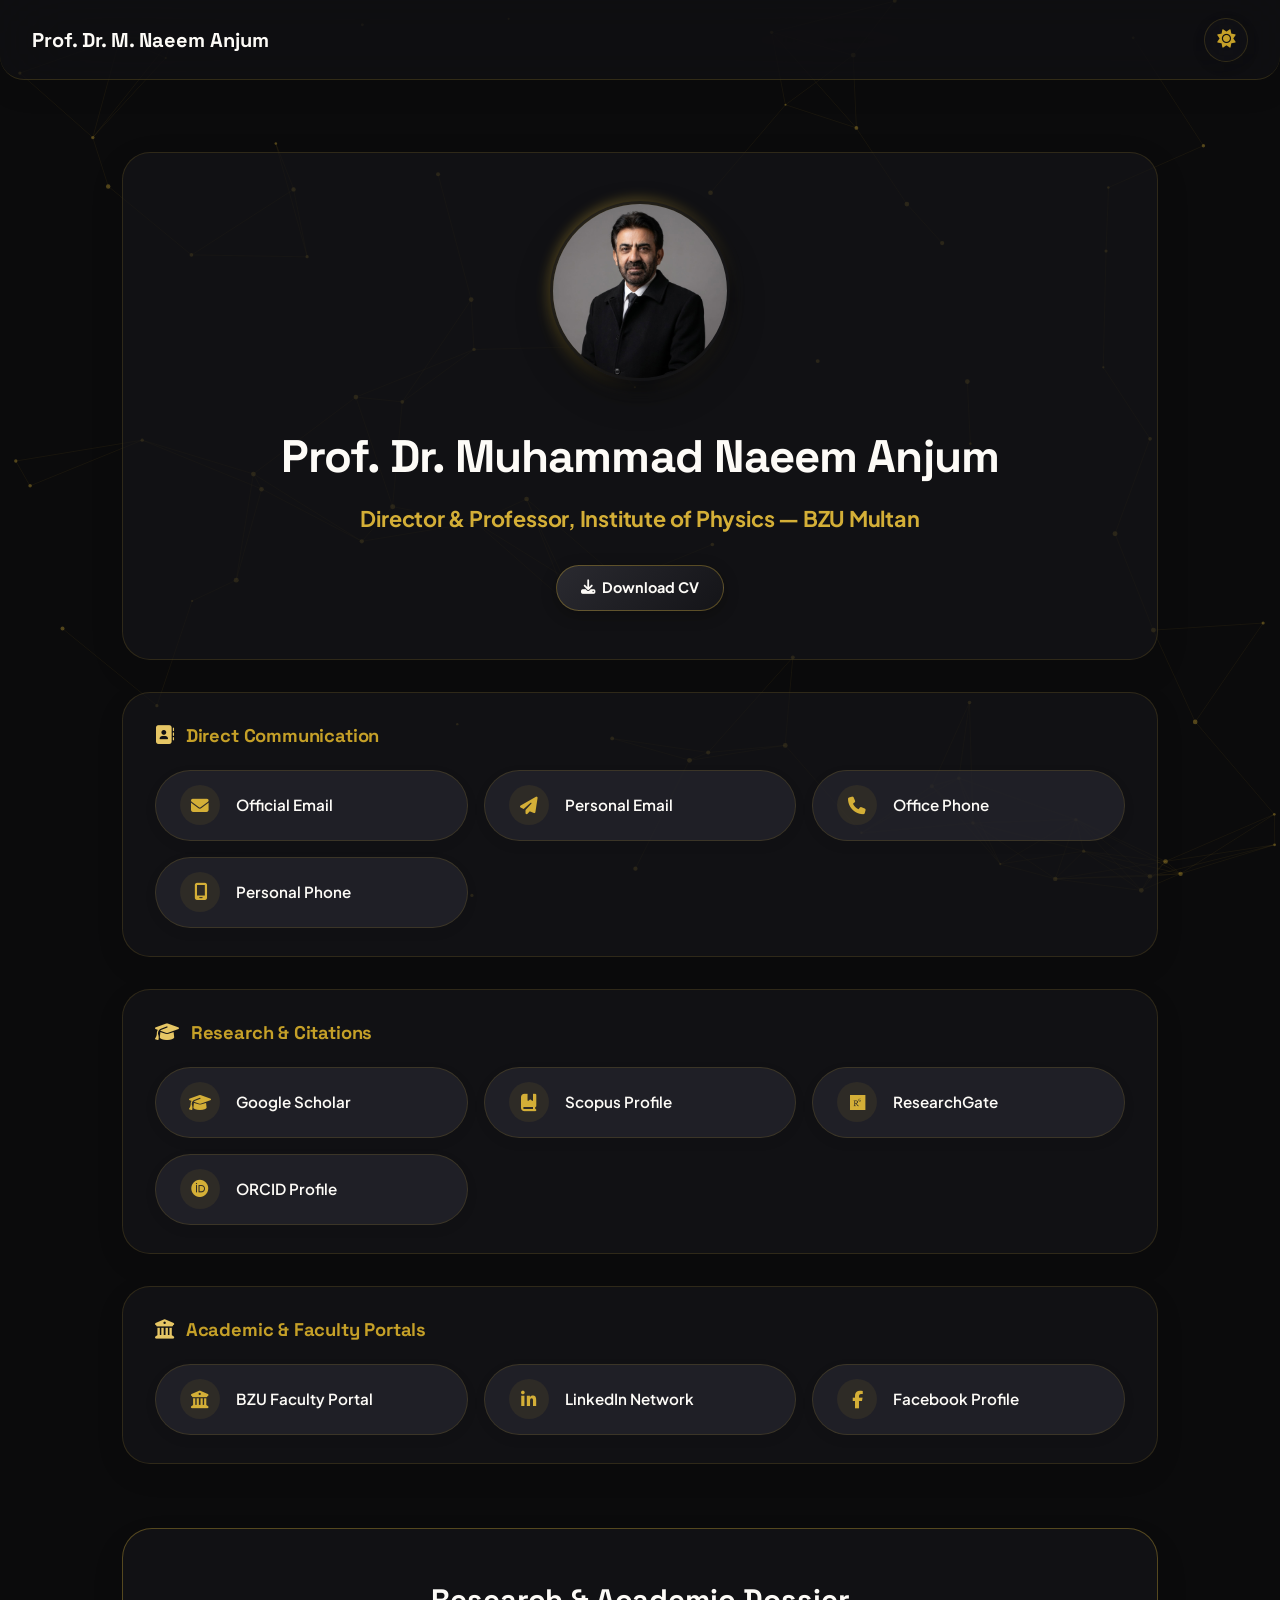
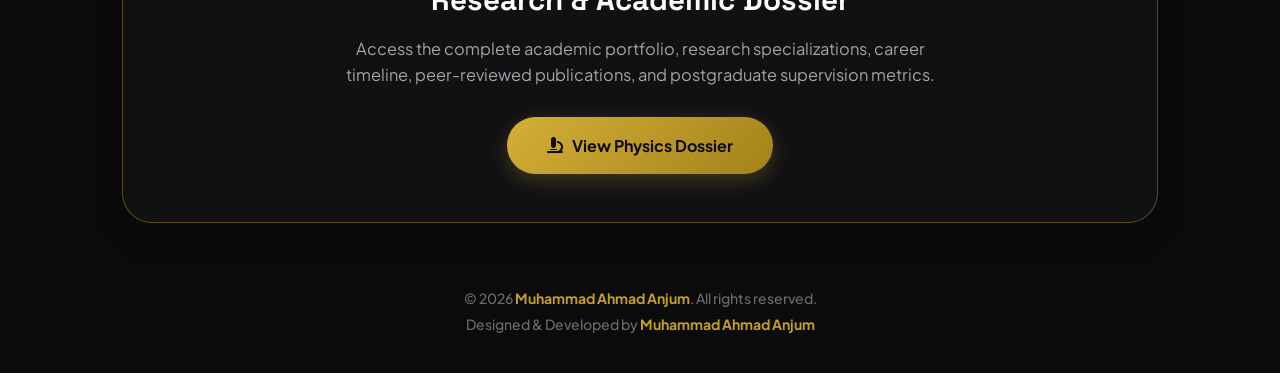
==== commit 2bb68011: "Update index.html" ====
--- a/index.html
+++ b/index.html
@@ -17,6 +17,11 @@
 </head>
 <body>
 
+    <!-- Website Opening Entry Animation Loader -->
+    <div id="site-loader">
+        <div class="loader-spinner"></div>
+    </div>
+
     <canvas id="physics-canvas"></canvas>
 
     <header>
@@ -34,7 +39,7 @@
         <div class="hero-center">
             <div class="profile-img-container">
                 <div class="meta-glow-bg"></div>
-                <img src="https://profiles.bzu.edu.pk/uploads/images/692dafee9f3d9.png" onError="this.onerror=null;this.src='data:image/svg+xml;utf8,<svg xmlns=\'http://www.w3.org/2000/svg\' width=\'180\' height=\'180\' viewBox=\'0 0 180 180\'><rect width=\'100%\' height=\'100%\' fill=\'%2316161A\'/><text x=\'50%\' y=\'55%\' dominant-baseline=\'middle\' text-anchor=\'middle\' font-family=\'Space Grotesk, sans-serif\' font-size=\'48\' font-weight=\'700\' fill=\'%23D4AF37\'>NA</text></svg>';" alt="Prof. Dr. Muhammad Naeem Anjum" class="profile-img">
+                <img src="dr-naeem-dp.jpg" alt="Prof. Dr. Muhammad Naeem Anjum" class="profile-img">
             </div>
             
             <h1 class="hero-title">Prof. Dr. Muhammad Naeem Anjum</h1>
@@ -142,7 +147,15 @@
     </footer>
 
     <script>
-        // Theme Toggle Logic
+        window.addEventListener('load', () => {
+            const loader = document.getElementById('site-loader');
+            if (loader) {
+                setTimeout(() => {
+                    loader.classList.add('fade-out');
+                }, 250);
+            }
+        });
+
         const themeToggleBtn = document.getElementById('themeToggle');
         const themeIcon = themeToggleBtn ? themeToggleBtn.querySelector('i') : null;
         
@@ -165,7 +178,6 @@
             themeIcon.className = theme === 'dark' ? 'fa-solid fa-sun' : 'fa-solid fa-moon';
         }
 
-        // Dynamic Particle Network Canvas
         const canvas = document.getElementById('physics-canvas');
         const ctx = canvas.getContext('2d');
         let width, height, particles = [];
@@ -206,8 +218,6 @@
 
         function animate() {
             ctx.clearRect(0, 0, width, height);
-            
-            // Fetch live styles dynamically frame-by-frame
             const style = getComputedStyle(document.documentElement);
             const particleColor = style.getPropertyValue('--particle-color').trim();
             const lineColor = style.getPropertyValue('--line-color').trim();
@@ -235,7 +245,6 @@
         }
         animate();
 
-        // PWA Service Worker Registration
         if ('serviceWorker' in navigator) {
             window.addEventListener('load', () => {
                 navigator.serviceWorker.register('/sw.js')
--- a/style.css
+++ b/style.css
@@ -5,7 +5,7 @@
 :root {
     --bg-base: #0B0B0C;
     --bg-surface: rgba(22, 22, 26, 0.65);
-    --bg-card: rgba(30, 30, 35, 0.7);
+    --bg-card: rgba(38, 38, 45, 0.75);
     --border-subtle: rgba(212, 175, 55, 0.15);
     --border-glow: rgba(212, 175, 55, 0.35);
     
@@ -31,24 +31,25 @@
 }
 
 [data-theme="light"] {
-    --bg-base: #F8F7F4;
-    --bg-surface: rgba(255, 255, 255, 0.85);
-    --bg-card: #FFFFFF;
-    --border-subtle: rgba(180, 140, 20, 0.15);
-    --border-glow: rgba(180, 140, 20, 0.35);
+    --bg-base: #EBE8E1; 
+    --bg-surface: rgba(215, 208, 196, 0.88); 
+    --bg-card: rgba(235, 228, 218, 0.92);
+    --border-subtle: rgba(180, 140, 20, 0.3);
+    --border-glow: rgba(180, 140, 20, 0.5);
     
     --text-main: #1A1918;
-    --text-secondary: #54524E;
-    --text-muted: #8C8882;
+    --text-secondary: #4A4844;
+    --text-muted: #78746E;
     
     --teal-clinical: #B8860B;
     --cyan-medical: #966C02;
     --amber-dosimetry: #8C6200;
     
-    --ios-glass-bg: rgba(248, 247, 244, 0.75);
-    --ios-glass-border: rgba(180, 140, 20, 0.18);
-    --particle-color: rgba(184, 134, 11, 0.25);
-    --line-color: rgba(184, 134, 11, 0.08);
+    --ios-glass-bg: rgba(225, 220, 210, 0.82);
+    --ios-glass-border: rgba(180, 140, 20, 0.25);
+    
+    --particle-color: rgba(120, 80, 0, 0.75);
+    --line-color: rgba(120, 80, 0, 0.28);
 
     --dp-glow-gradient: linear-gradient(135deg, #B8860B, #54524E, #966C02, #8C6200, #B8860B);
 }
@@ -78,6 +79,48 @@
     width: 100vw; height: 100vh;
     pointer-events: none;
     z-index: 0;
+    opacity: 1;
+}
+
+/* ==========================================================================
+   WEBSITE OPENING ENTRY ANIMATION CURTAIN
+   ========================================================================== */
+#site-loader {
+    position: fixed;
+    top: 0; left: 0; width: 100vw; height: 100vh;
+    background: var(--bg-base);
+    z-index: 9999;
+    display: flex;
+    align-items: center;
+    justify-content: center;
+    transition: opacity 0.6s ease, visibility 0.6s ease;
+}
+
+#site-loader.fade-out {
+    opacity: 0;
+    visibility: hidden;
+}
+
+.loader-spinner {
+    width: 50px; height: 50px;
+    border: 3px solid var(--border-subtle);
+    border-top: 3px solid var(--teal-clinical);
+    border-radius: 50%;
+    animation: spinLoader 0.8s linear infinite;
+}
+
+@keyframes spinLoader {
+    0% { transform: rotate(0deg); }
+    100% { transform: rotate(360deg); }
+}
+
+.main-wrapper, header, footer {
+    animation: siteEntryFade 0.9s cubic-bezier(0.165, 0.84, 0.44, 1) forwards;
+}
+
+@keyframes siteEntryFade {
+    0% { opacity: 0; transform: translateY(15px) scale(0.98); }
+    100% { opacity: 1; transform: translateY(0) scale(1); }
 }
 
 /* ==========================================================================
@@ -168,8 +211,27 @@
    INDEX.HTML COMPONENTS
    ========================================================================== */
 .hero-center {
+    background: var(--bg-surface);
+    border: 1px solid var(--border-subtle);
+    border-radius: 28px;
+    padding: 3rem 2rem;
     text-align: center;
-    margin-bottom: 3.5rem;
+    margin-bottom: 2rem;
+    backdrop-filter: blur(16px);
+    -webkit-backdrop-filter: blur(16px);
+    box-shadow: 0 12px 35px rgba(0,0,0,0.1);
+    transition: transform 0.4s cubic-bezier(0.165, 0.84, 0.44, 1), 
+                backdrop-filter 0.4s ease, 
+                border-color 0.4s ease, 
+                box-shadow 0.4s ease;
+}
+
+.hero-center:hover {
+    transform: scale(1.015);
+    backdrop-filter: blur(24px);
+    -webkit-backdrop-filter: blur(24px);
+    border-color: var(--teal-clinical);
+    box-shadow: 0 20px 45px rgba(0, 0, 0, 0.25), 0 0 25px rgba(212, 175, 55, 0.12);
 }
 
 .profile-img-container {
@@ -237,17 +299,17 @@
     justify-content: center;
     gap: 1rem;
     flex-wrap: wrap;
-    margin-bottom: 1rem;
+    margin-bottom: 0;
 }
 
 .btn-cv-compact {
     background: linear-gradient(135deg, #2A2A30, #141418);
     border: 1px solid var(--border-glow);
-    color: var(--text-main);
-    padding: 0.55rem 1.25rem;
+    color: #FDFBF7 !important;
+    padding: 0.65rem 1.5rem;
     border-radius: 50px;
     font-weight: 700;
-    font-size: 0.85rem;
+    font-size: 0.9rem;
     text-decoration: none;
     display: inline-flex;
     align-items: center;
@@ -260,6 +322,7 @@
     transform: scale(1.04);
     border-color: var(--teal-clinical);
     box-shadow: 0 8px 22px rgba(212, 175, 55, 0.25);
+    color: #FFFFFF !important;
 }
 
 .groups-container {
@@ -274,8 +337,8 @@
     border: 1px solid var(--border-subtle);
     border-radius: 28px;
     padding: 1.75rem 2rem;
-    backdrop-filter: blur(14px);
-    -webkit-backdrop-filter: blur(14px);
+    backdrop-filter: blur(16px);
+    -webkit-backdrop-filter: blur(16px);
     box-shadow: 0 10px 30px rgba(0,0,0,0.08);
     position: relative;
     overflow: hidden;
@@ -289,8 +352,8 @@
 
 @keyframes advancedCardPulse {
     0% { 
-        backdrop-filter: blur(10px); 
-        -webkit-backdrop-filter: blur(10px); 
+        backdrop-filter: blur(12px); 
+        -webkit-backdrop-filter: blur(12px); 
         border-color: rgba(212, 175, 55, 0.15);
         box-shadow: 0 10px 30px rgba(0,0,0,0.08);
     }
@@ -301,8 +364,8 @@
         box-shadow: 0 15px 35px rgba(212, 175, 55, 0.12);
     }
     100% { 
-        backdrop-filter: blur(10px); 
-        -webkit-backdrop-filter: blur(10px); 
+        backdrop-filter: blur(12px); 
+        -webkit-backdrop-filter: blur(12px); 
         border-color: rgba(212, 175, 55, 0.15);
         box-shadow: 0 10px 30px rgba(0,0,0,0.08);
     }
@@ -345,7 +408,7 @@
 }
 
 .contact-card-btn {
-    background: rgba(212, 175, 55, 0.03);
+    background: var(--bg-card);
     border: 1px solid var(--border-subtle);
     border-radius: 50px;
     padding: 0.9rem 1.5rem;
@@ -357,6 +420,7 @@
     outline: none;
     position: relative;
     overflow: hidden;
+    box-shadow: 0 4px 12px rgba(0,0,0,0.08);
     transition: all 0.35s cubic-bezier(0.165, 0.84, 0.44, 1);
 }
 
@@ -407,14 +471,13 @@
     border-radius: 30px;
     padding: 3rem 2.5rem;
     text-align: center;
-    backdrop-filter: blur(14px);
-    -webkit-backdrop-filter: blur(14px);
+    backdrop-filter: blur(16px);
+    -webkit-backdrop-filter: blur(16px);
     box-shadow: 0 15px 35px rgba(0,0,0,0.08);
     position: relative;
     overflow: hidden;
     transition: transform 0.4s cubic-bezier(0.165, 0.84, 0.44, 1), 
                 backdrop-filter 0.4s ease, 
-                -webkit-backdrop-filter 0.4s ease, 
                 border-color 0.4s ease, 
                 box-shadow 0.4s ease;
     animation: advancedCardPulse 6s ease-in-out infinite;
@@ -493,9 +556,15 @@
 
 .metrics-grid-clean {
     display: grid;
-    grid-template-columns: repeat(auto-fit, minmax(220px, 1fr));
+    grid-template-columns: repeat(4, 1fr);
     gap: 1.25rem;
     margin-bottom: 3.5rem;
+}
+
+@media (max-width: 900px) {
+    .metrics-grid-clean {
+        grid-template-columns: 1fr;
+    }
 }
 
 .metric-card-clean {
@@ -504,8 +573,8 @@
     border-radius: 20px;
     padding: 1.5rem 1.25rem;
     text-align: center;
-    backdrop-filter: blur(14px);
-    -webkit-backdrop-filter: blur(14px);
+    backdrop-filter: blur(16px);
+    -webkit-backdrop-filter: blur(16px);
     transition: all 0.3s ease;
 }
 
@@ -543,7 +612,7 @@
     border: 1px solid var(--border-subtle);
     border-radius: 20px;
     padding: 1.5rem 1.75rem;
-    backdrop-filter: blur(14px);
+    backdrop-filter: blur(16px);
     transition: all 0.3s ease;
 }
 
@@ -585,7 +654,7 @@
     border: 1px solid var(--border-subtle);
     border-radius: 20px;
     padding: 1.5rem;
-    backdrop-filter: blur(14px);
+    backdrop-filter: blur(16px);
 }
 
 .supervision-title {
@@ -633,7 +702,7 @@
     grid-template-columns: 200px 1fr;
     gap: 1.5rem;
     align-items: center;
-    backdrop-filter: blur(14px);
+    backdrop-filter: blur(16px);
     transition: transform 0.3s ease;
 }
 
@@ -667,7 +736,7 @@
     grid-template-columns: 70px 1fr;
     gap: 1.25rem;
     align-items: flex-start;
-    backdrop-filter: blur(14px);
+    backdrop-filter: blur(16px);
     cursor: pointer;
     transition: border-color 0.3s ease, transform 0.3s ease, box-shadow 0.3s ease;
 }
@@ -799,12 +868,13 @@
     line-height: 1.6; margin-bottom: 1.5rem;
 }
 
+/* Lightened BibTeX citation box for enhanced clarity and contrast */
 .modal-bibtex-box {
-    background: rgba(0, 0, 0, 0.4);
+    background: var(--bg-card);
     border: 1px solid var(--border-subtle);
     border-radius: 12px; padding: 0.85rem 1rem;
     font-family: monospace; font-size: 0.8rem;
-    color: var(--cyan-medical);
+    color: var(--text-main);
     overflow-x: auto; margin-bottom: 1.5rem;
     white-space: pre-wrap;
 }
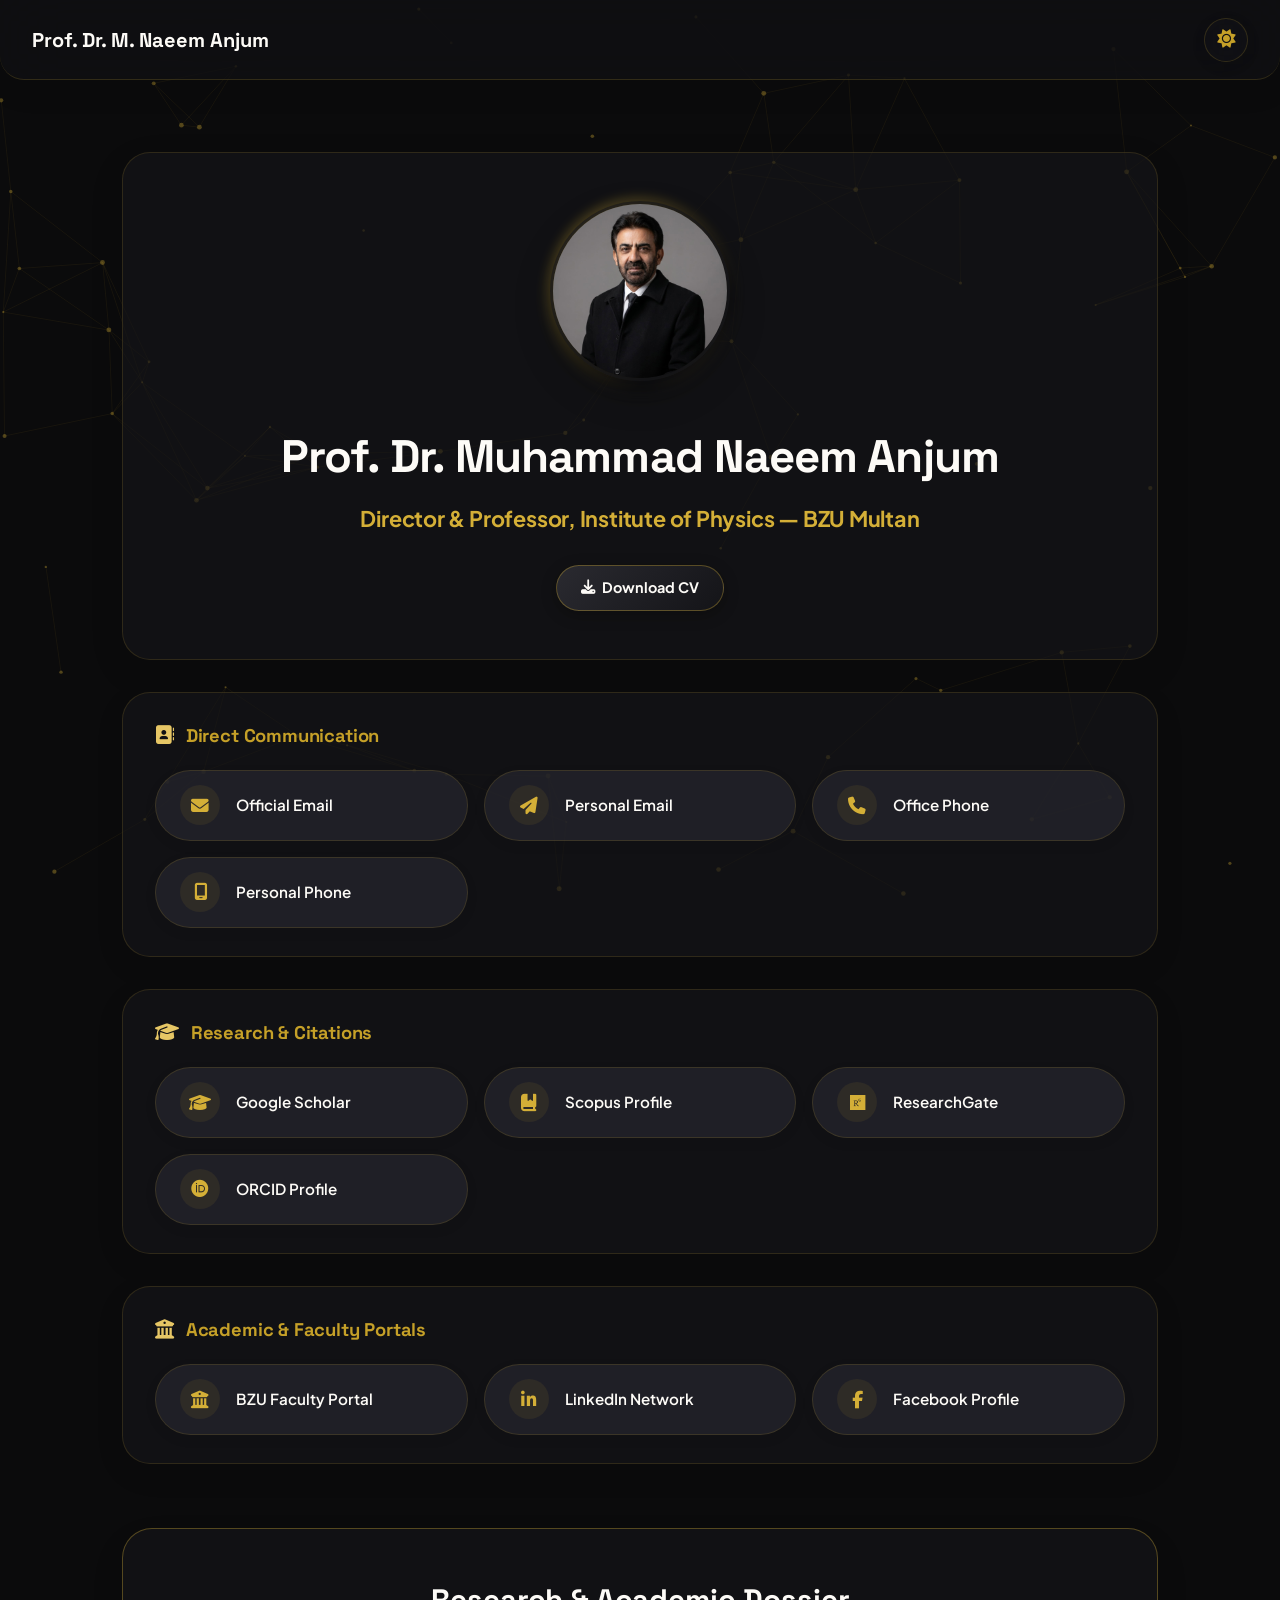
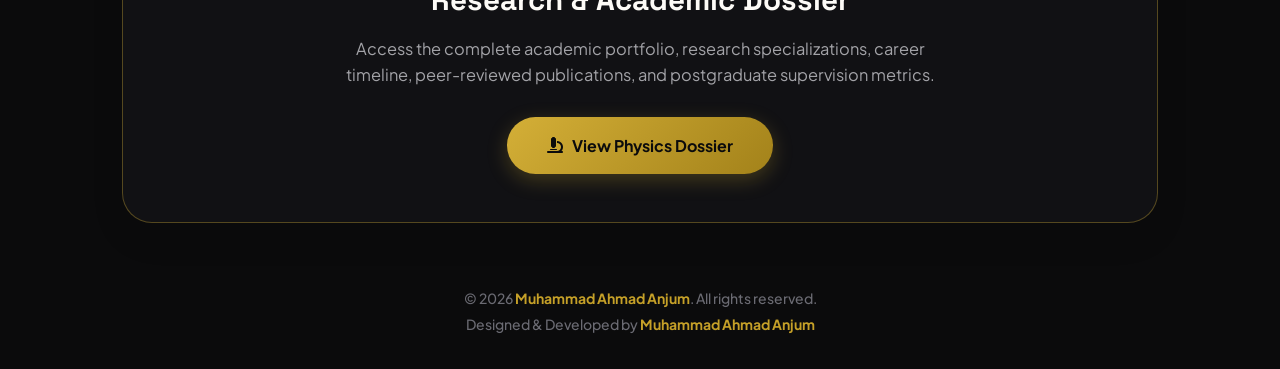
==== commit 6bf9095d: "Add JSON-LD schema for person entity Added JSON-LD schema for Prof. Dr. Muhammad Naeem Anjum." ====
--- a/index.html
+++ b/index.html
@@ -5,6 +5,30 @@
     <meta name="viewport" content="width=device-width, initial-scale=1.0">
     <title>Prof. Dr. Muhammad Naeem Anjum | Executive Portal</title>
     
+    <!-- JSON-LD Entity Schema -->
+    <script type="application/ld+json">
+    {
+      "@context": "https://schema.org",
+      "@type": "Person",
+      "name": "Prof. Dr. Muhammad Naeem Anjum",
+      "jobTitle": "Director & Professor, Institute of Physics",
+      "worksFor": {
+        "@type": "Organization",
+        "name": "Bahauddin Zakariya University Multan"
+      },
+      "url": "https://naeem.anjum.pro",
+      "sameAs": [
+        "https://scholar.google.com",
+        "https://www.scopus.com",
+        "https://www.researchgate.net/profile/Muhammad-Anjum-4",
+        "https://orcid.org/0000-0001-5648-0945",
+        "https://profiles.bzu.edu.pk/naeemanjum",
+        "https://pk.linkedin.com/in/muhammad-naeem-anjum-b7230434",
+        "https://www.facebook.com/muhammad.n.anjum.5"
+      ]
+    }
+    </script>
+
     <!-- PWA Manifest & Theme Color -->
     <link rel="manifest" href="manifest.json">
     <meta name="theme-color" content="#D4AF37">
--- a/style.css
+++ b/style.css
@@ -13,9 +13,9 @@
     --text-secondary: #A3A3A8;
     --text-muted: #6B6B73;
     
-    --teal-clinical: #D4AF37;   /* Champagne Gold Primary */
-    --cyan-medical: #E6C665;    /* Soft Warm Gold Accent */
-    --amber-dosimetry: #C5A028; /* Rich Bronze Gold */
+    --teal-clinical: #D4AF37;
+    --cyan-medical: #E6C665;
+    --amber-dosimetry: #C5A028;
     
     --font-body: 'Plus Jakarta Sans', sans-serif;
     --font-heading: 'Space Grotesk', sans-serif;
@@ -54,9 +54,6 @@
     --dp-glow-gradient: linear-gradient(135deg, #B8860B, #54524E, #966C02, #8C6200, #B8860B);
 }
 
-/* ==========================================================================
-   BASE RESET & CANVAS SETUP
-   ========================================================================== */
 * { 
     margin: 0; 
     padding: 0; 
@@ -82,9 +79,6 @@
     opacity: 1;
 }
 
-/* ==========================================================================
-   WEBSITE OPENING ENTRY ANIMATION CURTAIN
-   ========================================================================== */
 #site-loader {
     position: fixed;
     top: 0; left: 0; width: 100vw; height: 100vh;
@@ -123,9 +117,6 @@
     100% { opacity: 1; transform: translateY(0) scale(1); }
 }
 
-/* ==========================================================================
-   HEADER & NAVIGATION
-   ========================================================================== */
 header {
     position: fixed;
     top: 0; left: 0; right: 0;
@@ -188,9 +179,6 @@
     box-shadow: 0 0 20px var(--amber-dosimetry);
 }
 
-/* ==========================================================================
-   LAYOUT CONTAINERS
-   ========================================================================== */
 .main-wrapper {
     position: relative;
     z-index: 1;
@@ -207,9 +195,6 @@
     padding: 8.5rem 2rem 3rem;
 }
 
-/* ==========================================================================
-   INDEX.HTML COMPONENTS
-   ========================================================================== */
 .hero-center {
     background: var(--bg-surface);
     border: 1px solid var(--border-subtle);
@@ -533,9 +518,6 @@
     box-shadow: 0 10px 30px rgba(212, 175, 55, 0.4);
 }
 
-/* ==========================================================================
-   PHYSICS.HTML COMPONENTS
-   ========================================================================== */
 .section-header { margin-bottom: 1.75rem; }
 
 .section-tag {
@@ -782,9 +764,6 @@
     border-color: var(--teal-clinical);
 }
 
-/* ==========================================================================
-   MODAL OVERLAY & POPUP STYLING
-   ========================================================================== */
 .modal-overlay {
     position: fixed;
     top: 0; left: 0; width: 100vw; height: 100vh;
@@ -868,7 +847,6 @@
     line-height: 1.6; margin-bottom: 1.5rem;
 }
 
-/* Lightened BibTeX citation box for enhanced clarity and contrast */
 .modal-bibtex-box {
     background: var(--bg-card);
     border: 1px solid var(--border-subtle);
@@ -897,9 +875,6 @@
     transform: scale(1.03);
 }
 
-/* ==========================================================================
-   FOOTER SECTION
-   ========================================================================== */
 footer {
     max-width: var(--max-width);
     margin: 0 auto;
